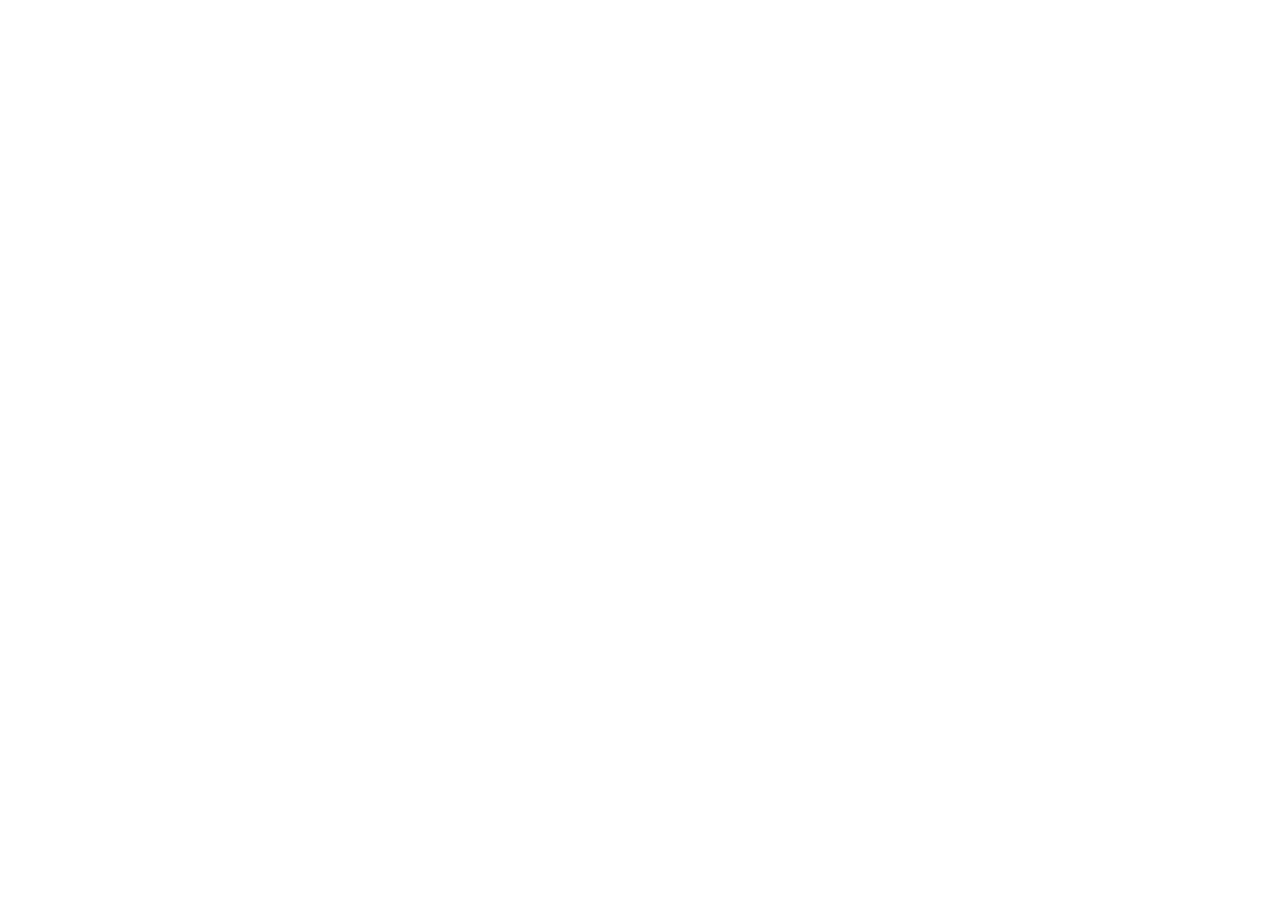
==== index.html @ 0ae76fb0 "Use tech stack vite_react_shadcn_ts [skip gpt_engineer]" ====
<!DOCTYPE html>
<html lang="en">
  <head>
    <meta charset="UTF-8" />
    <meta name="viewport" content="width=device-width, initial-scale=1.0" />
    <title>skyjourney-buddy</title>
    <meta name="description" content="Lovable Generated Project" />
    <meta name="author" content="Lovable" />

    <meta property="og:title" content="Lovable Generated Project" />
    <meta property="og:description" content="Lovable Generated Project" />
    <meta property="og:type" content="website" />
    <meta property="og:image" content="https://lovable.dev/opengraph-image-p98pqg.png" />

    <meta name="twitter:card" content="summary_large_image" />
    <meta name="twitter:site" content="@lovable_dev" />
    <meta name="twitter:image" content="https://lovable.dev/opengraph-image-p98pqg.png" />
  </head>

  <body>
    <div id="root"></div>
    <!-- IMPORTANT: DO NOT REMOVE THIS SCRIPT TAG OR THIS VERY COMMENT! -->
    <script src="https://cdn.gpteng.co/gptengineer.js" type="module"></script>
    <script type="module" src="/src/main.tsx"></script>
  </body>
</html>
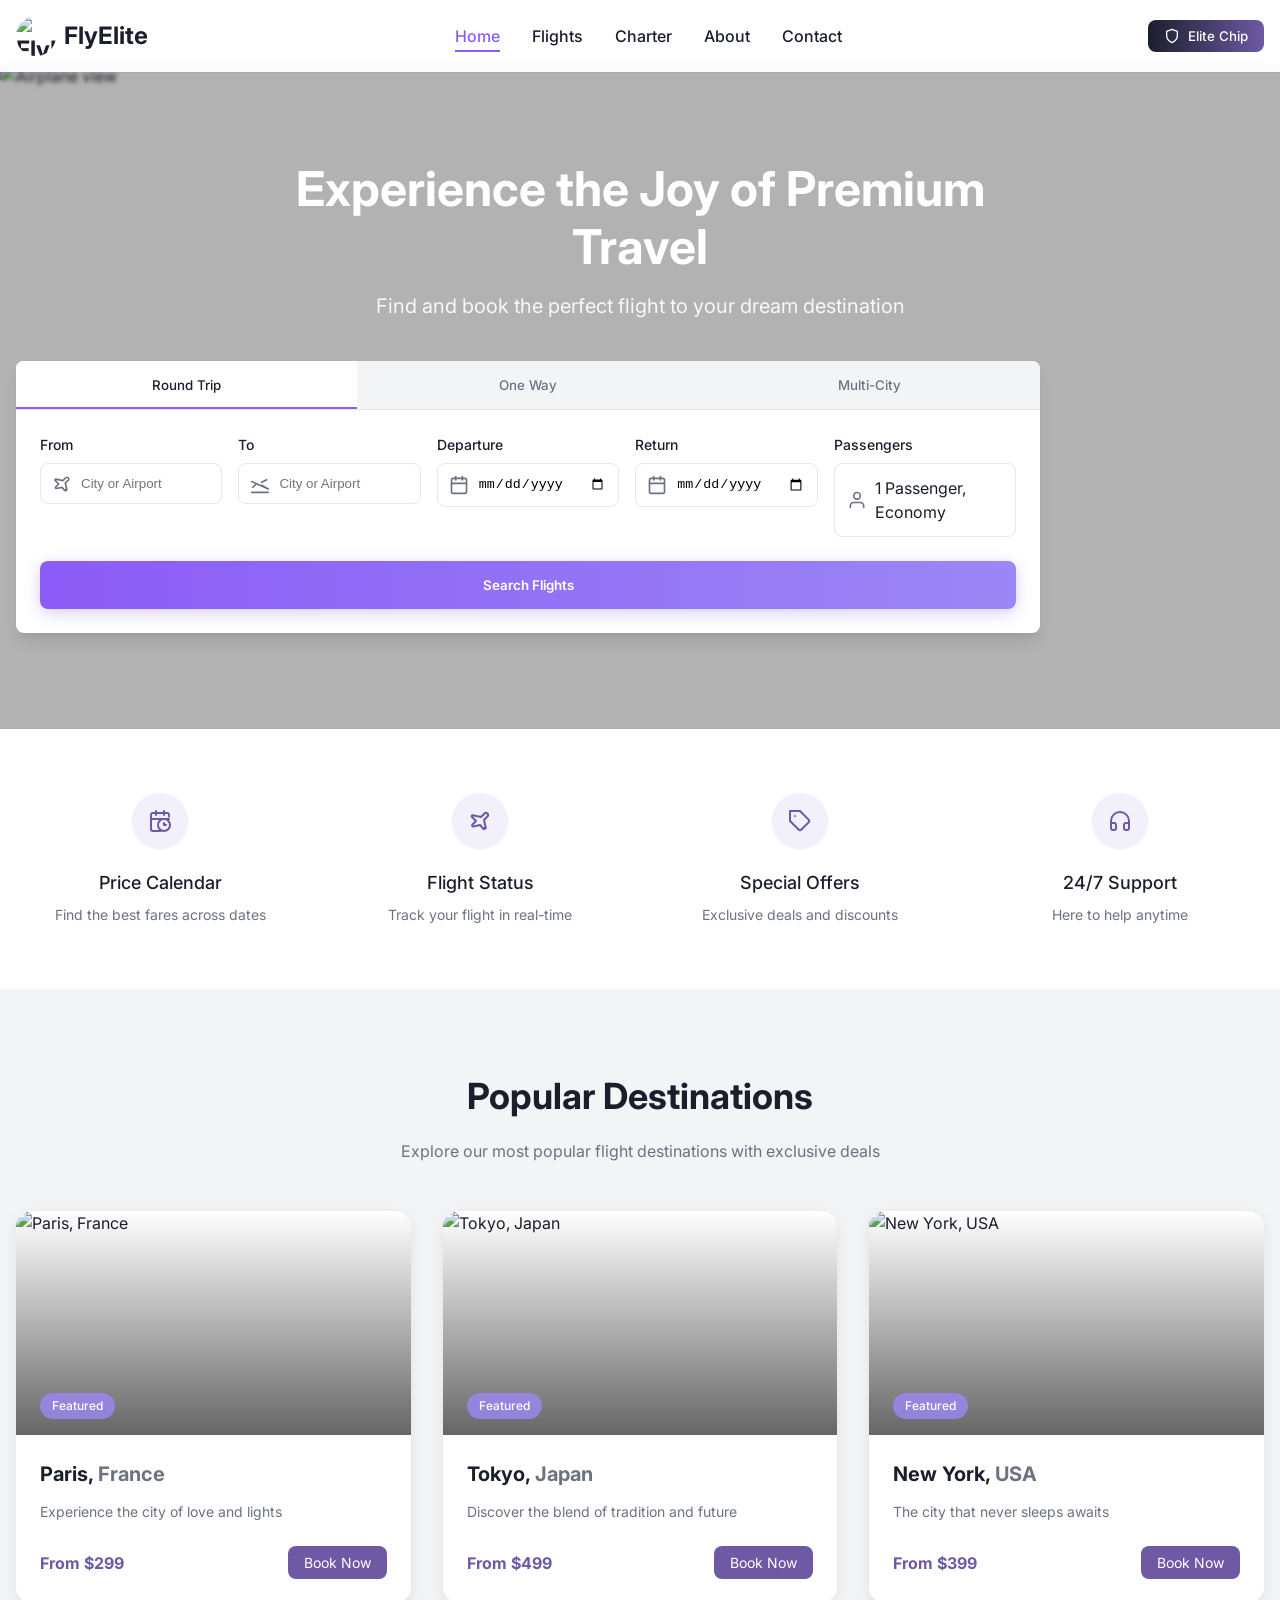
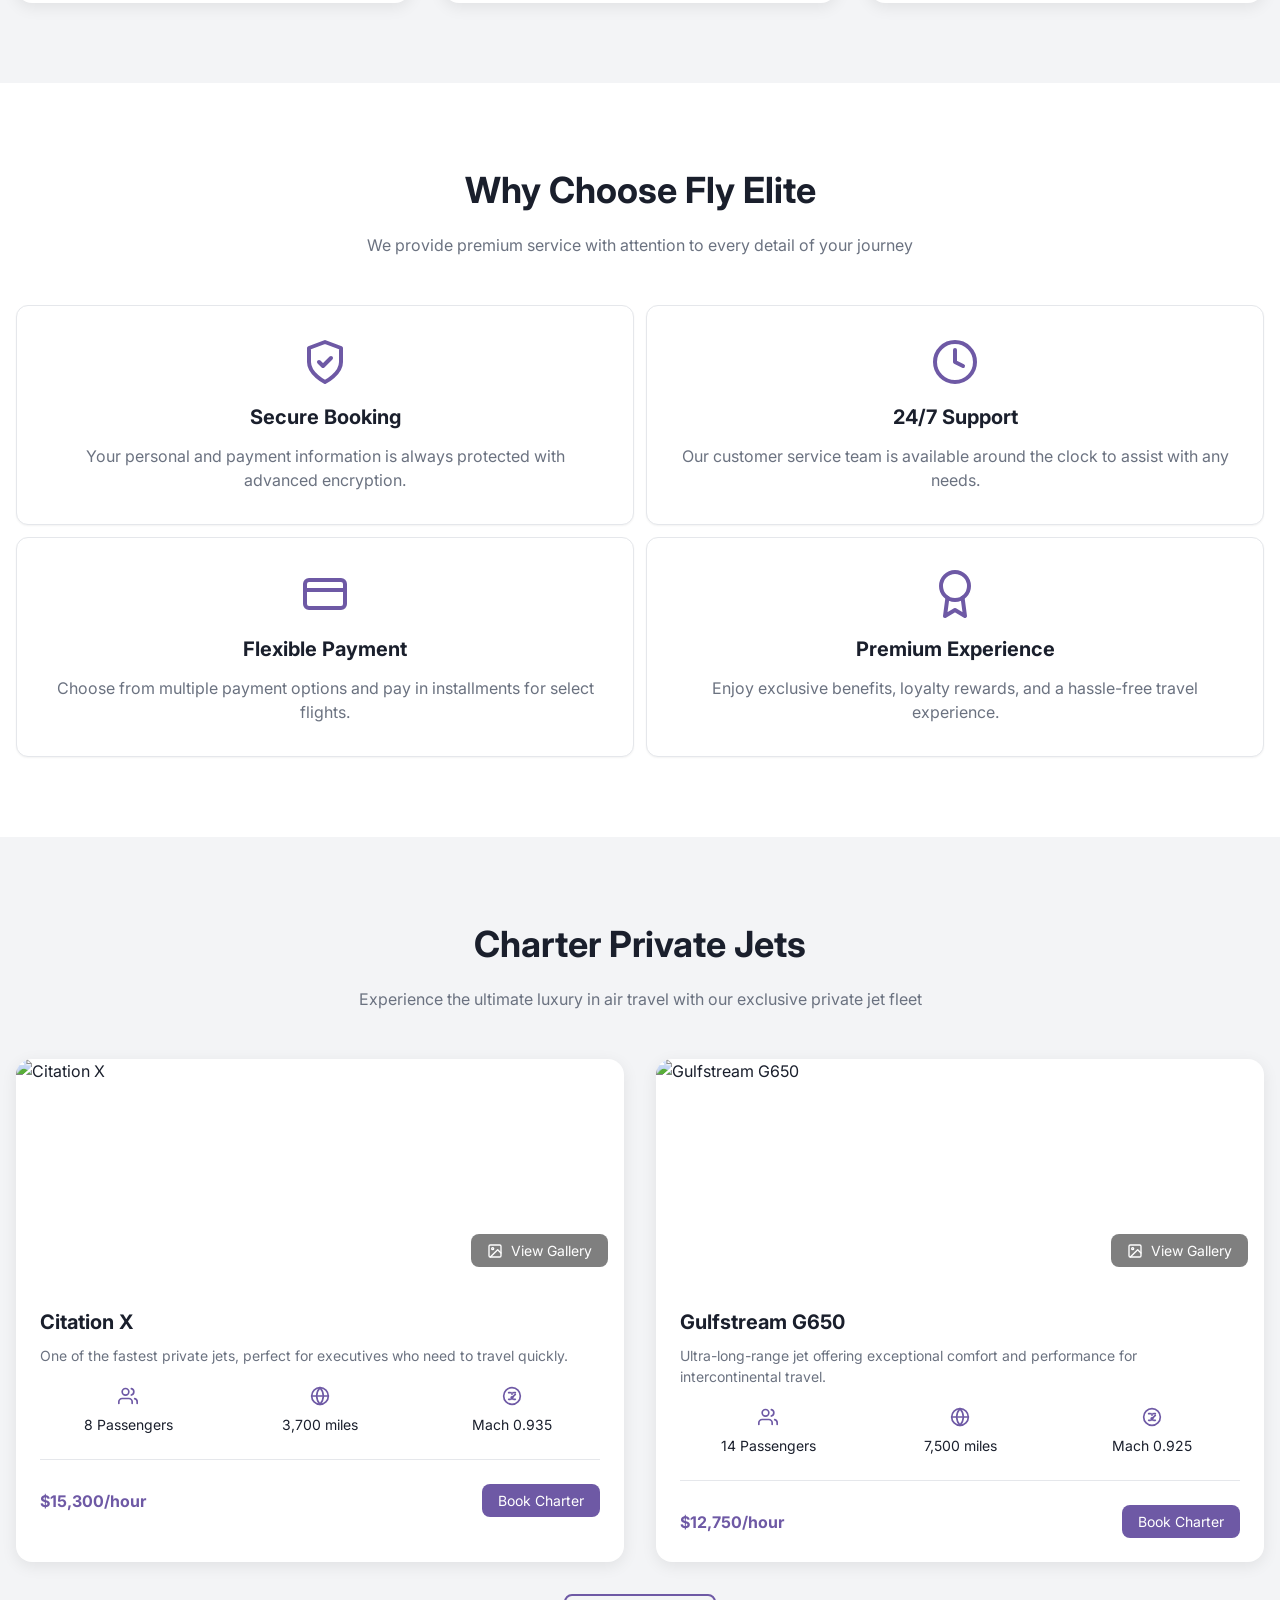
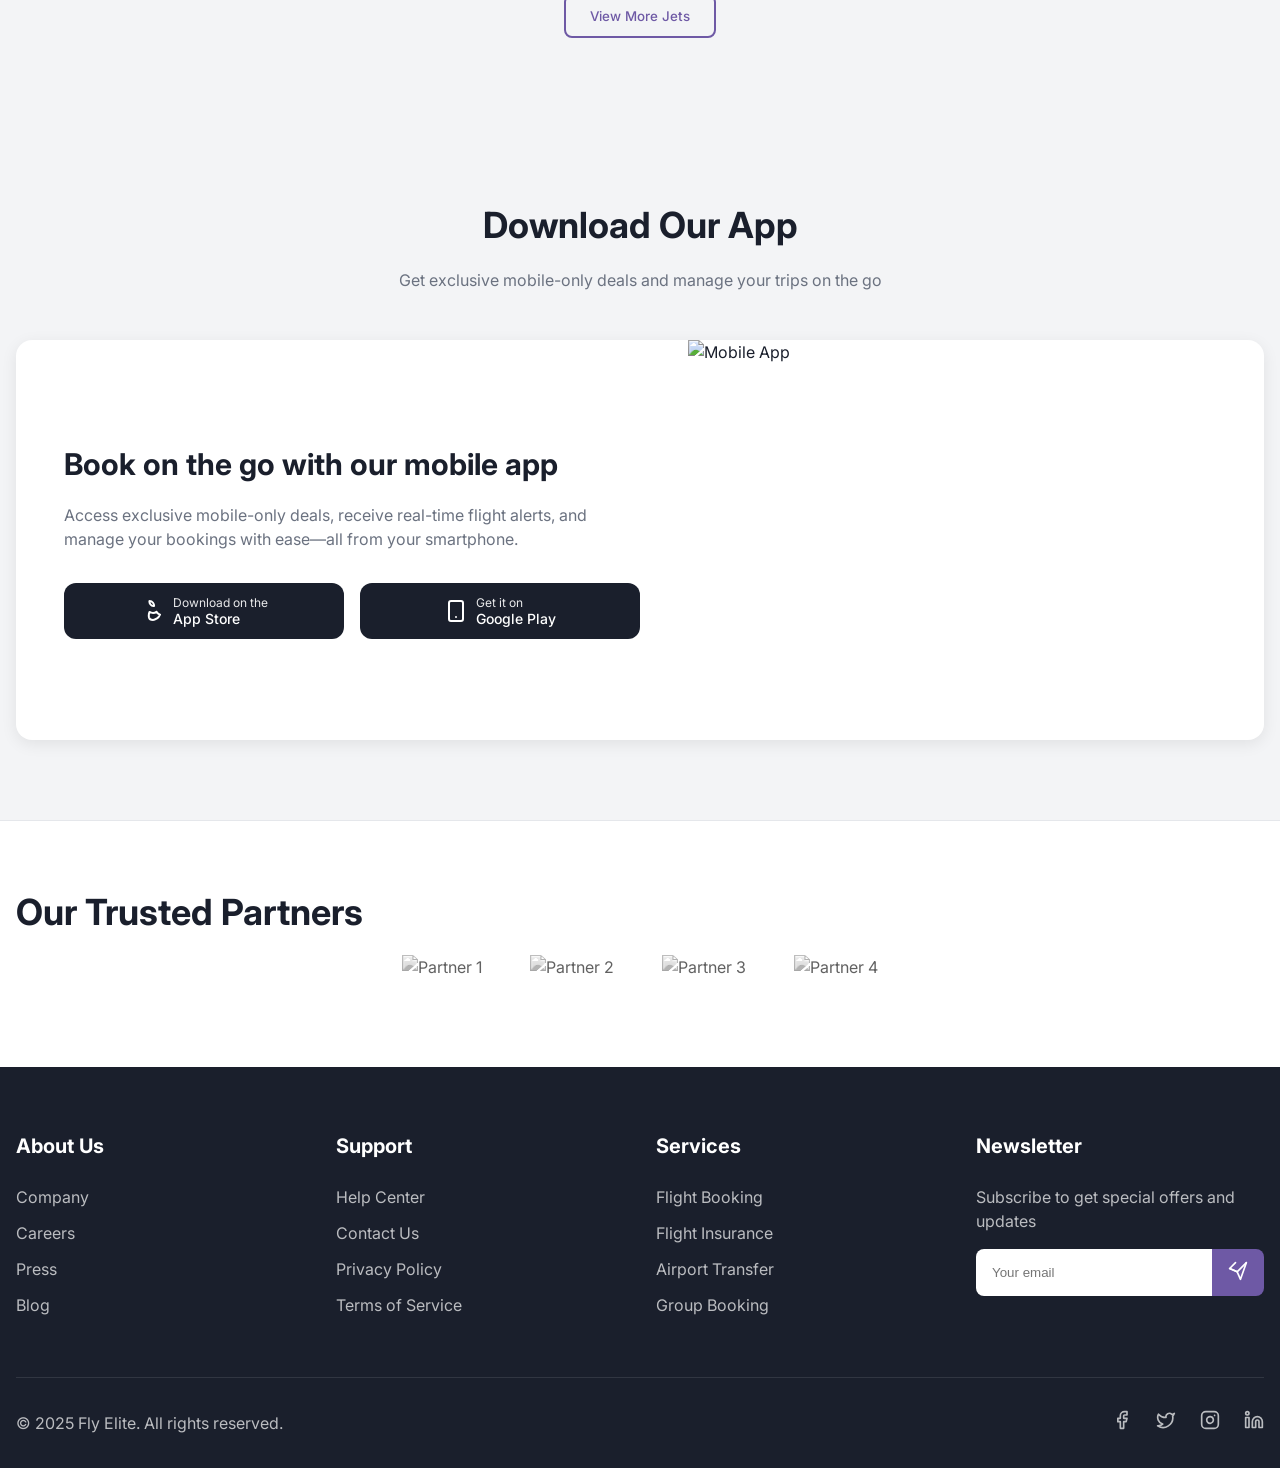
==== commit cb788dcb: "Refactor: Implement website with HTML, CSS, and JS" ====
--- a/index.html
+++ b/index.html
@@ -1,26 +1,822 @@
+
 <!DOCTYPE html>
 <html lang="en">
   <head>
     <meta charset="UTF-8" />
     <meta name="viewport" content="width=device-width, initial-scale=1.0" />
-    <title>skyjourney-buddy</title>
-    <meta name="description" content="Lovable Generated Project" />
-    <meta name="author" content="Lovable" />
-
-    <meta property="og:title" content="Lovable Generated Project" />
-    <meta property="og:description" content="Lovable Generated Project" />
-    <meta property="og:type" content="website" />
-    <meta property="og:image" content="https://lovable.dev/opengraph-image-p98pqg.png" />
-
-    <meta name="twitter:card" content="summary_large_image" />
-    <meta name="twitter:site" content="@lovable_dev" />
-    <meta name="twitter:image" content="https://lovable.dev/opengraph-image-p98pqg.png" />
+    <title>SkyJourney Buddy</title>
+    <meta name="description" content="Experience the Joy of Premium Travel" />
+
+    <!-- CSS -->
+    <link rel="stylesheet" href="styles.css">
+    <link href="https://fonts.googleapis.com/css2?family=Inter:wght@100..900&family=Pacifico&display=swap" rel="stylesheet">
+    <link rel="stylesheet" href="https://cdn.jsdelivr.net/npm/lucide-icons@latest/dist/umd/lucide.css">
   </head>
-
   <body>
-    <div id="root"></div>
+    <div id="root">
+      <!-- Header/Navigation goes here -->
+      <header class="header">
+        <div class="container">
+          <nav class="navbar">
+            <div class="logo">
+              <img src="https://public.readdy.ai/ai/img_res/7ddf678232c28e734c97b1d59b4477a9.jpg" alt="FlyElite Logo" class="logo-img">
+              <span class="logo-text">FlyElite</span>
+            </div>
+            <div class="nav-links">
+              <a href="#" class="nav-link active">Home</a>
+              <a href="#" class="nav-link">Flights</a>
+              <a href="#" class="nav-link">Charter</a>
+              <a href="#" class="nav-link">About</a>
+              <a href="#" class="nav-link">Contact</a>
+            </div>
+            <div class="auth-buttons">
+              <button class="elite-chip-btn">
+                <svg class="lucide lucide-shield"><use href="#shield"></use></svg>
+                <span>Elite Chip</span>
+                <div class="exit-btn" title="Exit Elite Membership">
+                  <svg class="lucide lucide-log-out"><use href="#log-out"></use></svg>
+                </div>
+              </button>
+            </div>
+          </nav>
+        </div>
+      </header>
+
+      <!-- Hero Section -->
+      <section class="hero">
+        <div class="hero-background">
+          <img src="https://public.readdy.ai/ai/img_res/7ddf678232c28e734c97b1d59b4477a9.jpg" alt="Airplane view" class="hero-image">
+          <div class="hero-overlay"></div>
+        </div>
+        <div class="container">
+          <div class="hero-content">
+            <h1 class="hero-title">Experience the Joy of Premium Travel</h1>
+            <p class="hero-subtitle">Find and book the perfect flight to your dream destination</p>
+          </div>
+          
+          <!-- Search Form -->
+          <div class="search-form">
+            <div class="search-tabs">
+              <button class="search-tab active">Round Trip</button>
+              <button class="search-tab">One Way</button>
+              <button class="search-tab">Multi-City</button>
+            </div>
+            <div class="search-fields">
+              <div class="search-field">
+                <label>From</label>
+                <div class="input-wrapper">
+                  <svg class="lucide lucide-plane"><use href="#plane"></use></svg>
+                  <input type="text" placeholder="City or Airport">
+                </div>
+              </div>
+              <div class="search-field">
+                <label>To</label>
+                <div class="input-wrapper">
+                  <svg class="lucide lucide-plane-landing"><use href="#plane-landing"></use></svg>
+                  <input type="text" placeholder="City or Airport">
+                </div>
+              </div>
+              <div class="search-field">
+                <label>Departure</label>
+                <div class="input-wrapper">
+                  <svg class="lucide lucide-calendar"><use href="#calendar"></use></svg>
+                  <input type="date">
+                </div>
+              </div>
+              <div class="search-field">
+                <label>Return</label>
+                <div class="input-wrapper">
+                  <svg class="lucide lucide-calendar"><use href="#calendar"></use></svg>
+                  <input type="date">
+                </div>
+              </div>
+              <div class="search-field">
+                <label>Passengers</label>
+                <div class="input-wrapper passenger-selector">
+                  <svg class="lucide lucide-user"><use href="#user"></use></svg>
+                  <span>1 Passenger, Economy</span>
+                </div>
+              </div>
+            </div>
+            <button class="search-button">Search Flights</button>
+          </div>
+        </div>
+      </section>
+
+      <!-- Features Section -->
+      <section class="features">
+        <div class="container">
+          <div class="features-grid">
+            <div class="feature">
+              <div class="feature-icon">
+                <svg class="lucide lucide-calendar-clock"><use href="#calendar-clock"></use></svg>
+              </div>
+              <h3 class="feature-title">Price Calendar</h3>
+              <p class="feature-description">Find the best fares across dates</p>
+            </div>
+            <div class="feature">
+              <div class="feature-icon">
+                <svg class="lucide lucide-plane"><use href="#plane"></use></svg>
+              </div>
+              <h3 class="feature-title">Flight Status</h3>
+              <p class="feature-description">Track your flight in real-time</p>
+            </div>
+            <div class="feature">
+              <div class="feature-icon">
+                <svg class="lucide lucide-tag"><use href="#tag"></use></svg>
+              </div>
+              <h3 class="feature-title">Special Offers</h3>
+              <p class="feature-description">Exclusive deals and discounts</p>
+            </div>
+            <div class="feature">
+              <div class="feature-icon">
+                <svg class="lucide lucide-headphones"><use href="#headphones"></use></svg>
+              </div>
+              <h3 class="feature-title">24/7 Support</h3>
+              <p class="feature-description">Here to help anytime</p>
+            </div>
+          </div>
+        </div>
+      </section>
+
+      <!-- Destinations Section -->
+      <section class="destinations">
+        <div class="container">
+          <div class="section-header">
+            <h2 class="section-title">Popular Destinations</h2>
+            <p class="section-subtitle">Explore our most popular flight destinations with exclusive deals</p>
+          </div>
+          <div class="destinations-grid">
+            <div class="destination-card">
+              <div class="destination-image">
+                <img src="https://public.readdy.ai/ai/img_res/527789f1559591b8e6660ed36d8e52e9.jpg" alt="Paris, France">
+                <div class="destination-overlay"></div>
+                <div class="destination-badge">Featured</div>
+              </div>
+              <div class="destination-content">
+                <h3 class="destination-title">Paris, <span>France</span></h3>
+                <p class="destination-description">Experience the city of love and lights</p>
+                <div class="destination-footer">
+                  <span class="destination-price">From $299</span>
+                  <button class="book-button">Book Now</button>
+                </div>
+              </div>
+            </div>
+            <div class="destination-card">
+              <div class="destination-image">
+                <img src="https://public.readdy.ai/ai/img_res/e201c56399b1bf78a46e27bfe2405578.jpg" alt="Tokyo, Japan">
+                <div class="destination-overlay"></div>
+                <div class="destination-badge">Featured</div>
+              </div>
+              <div class="destination-content">
+                <h3 class="destination-title">Tokyo, <span>Japan</span></h3>
+                <p class="destination-description">Discover the blend of tradition and future</p>
+                <div class="destination-footer">
+                  <span class="destination-price">From $499</span>
+                  <button class="book-button">Book Now</button>
+                </div>
+              </div>
+            </div>
+            <div class="destination-card">
+              <div class="destination-image">
+                <img src="https://public.readdy.ai/ai/img_res/767880d6ed5f93d651016180d26b925c.jpg" alt="New York, USA">
+                <div class="destination-overlay"></div>
+                <div class="destination-badge">Featured</div>
+              </div>
+              <div class="destination-content">
+                <h3 class="destination-title">New York, <span>USA</span></h3>
+                <p class="destination-description">The city that never sleeps awaits</p>
+                <div class="destination-footer">
+                  <span class="destination-price">From $399</span>
+                  <button class="book-button">Book Now</button>
+                </div>
+              </div>
+            </div>
+          </div>
+        </div>
+      </section>
+
+      <!-- Benefits Section -->
+      <section class="benefits">
+        <div class="container">
+          <div class="section-header">
+            <h2 class="section-title">Why Choose Fly Elite</h2>
+            <p class="section-subtitle">We provide premium service with attention to every detail of your journey</p>
+          </div>
+          <div class="benefits-grid">
+            <div class="benefit-card">
+              <div class="benefit-icon">
+                <svg class="lucide lucide-shield-check"><use href="#shield-check"></use></svg>
+              </div>
+              <h3 class="benefit-title">Secure Booking</h3>
+              <p class="benefit-description">Your personal and payment information is always protected with advanced encryption.</p>
+            </div>
+            <div class="benefit-card">
+              <div class="benefit-icon">
+                <svg class="lucide lucide-clock"><use href="#clock"></use></svg>
+              </div>
+              <h3 class="benefit-title">24/7 Support</h3>
+              <p class="benefit-description">Our customer service team is available around the clock to assist with any needs.</p>
+            </div>
+            <div class="benefit-card">
+              <div class="benefit-icon">
+                <svg class="lucide lucide-credit-card"><use href="#credit-card"></use></svg>
+              </div>
+              <h3 class="benefit-title">Flexible Payment</h3>
+              <p class="benefit-description">Choose from multiple payment options and pay in installments for select flights.</p>
+            </div>
+            <div class="benefit-card">
+              <div class="benefit-icon">
+                <svg class="lucide lucide-award"><use href="#award"></use></svg>
+              </div>
+              <h3 class="benefit-title">Premium Experience</h3>
+              <p class="benefit-description">Enjoy exclusive benefits, loyalty rewards, and a hassle-free travel experience.</p>
+            </div>
+          </div>
+        </div>
+      </section>
+
+      <!-- Private Jets Section -->
+      <section class="private-jets">
+        <div class="container">
+          <div class="section-header">
+            <h2 class="section-title">Charter Private Jets</h2>
+            <p class="section-subtitle">Experience the ultimate luxury in air travel with our exclusive private jet fleet</p>
+          </div>
+          
+          <div class="jets-grid">
+            <div class="jet-card">
+              <div class="jet-image">
+                <img src="https://public.readdy.ai/ai/img_res/ef172d45c5dfadabe598b1de58f88aff.jpg" alt="Citation X">
+                <button class="gallery-button">
+                  <svg class="lucide lucide-image"><use href="#image"></use></svg>
+                  <span>View Gallery</span>
+                </button>
+              </div>
+              <div class="jet-content">
+                <h3 class="jet-title">Citation X</h3>
+                <p class="jet-description">One of the fastest private jets, perfect for executives who need to travel quickly.</p>
+                <ul class="jet-features">
+                  <li>
+                    <svg class="lucide lucide-users"><use href="#users"></use></svg>
+                    <span>8 Passengers</span>
+                  </li>
+                  <li>
+                    <svg class="lucide lucide-globe"><use href="#globe"></use></svg>
+                    <span>3,700 miles</span>
+                  </li>
+                  <li>
+                    <svg class="lucide lucide-gauge"><use href="#gauge"></use></svg>
+                    <span>Mach 0.935</span>
+                  </li>
+                </ul>
+                <div class="jet-footer">
+                  <div class="jet-price">$15,300/hour</div>
+                  <button class="charter-button">Book Charter</button>
+                </div>
+              </div>
+            </div>
+            
+            <div class="jet-card">
+              <div class="jet-image">
+                <img src="https://public.readdy.ai/ai/img_res/89aba3c9dcdb267ed0b2b8c02e18f76e.jpg" alt="Gulfstream G650">
+                <button class="gallery-button">
+                  <svg class="lucide lucide-image"><use href="#image"></use></svg>
+                  <span>View Gallery</span>
+                </button>
+              </div>
+              <div class="jet-content">
+                <h3 class="jet-title">Gulfstream G650</h3>
+                <p class="jet-description">Ultra-long-range jet offering exceptional comfort and performance for intercontinental travel.</p>
+                <ul class="jet-features">
+                  <li>
+                    <svg class="lucide lucide-users"><use href="#users"></use></svg>
+                    <span>14 Passengers</span>
+                  </li>
+                  <li>
+                    <svg class="lucide lucide-globe"><use href="#globe"></use></svg>
+                    <span>7,500 miles</span>
+                  </li>
+                  <li>
+                    <svg class="lucide lucide-gauge"><use href="#gauge"></use></svg>
+                    <span>Mach 0.925</span>
+                  </li>
+                </ul>
+                <div class="jet-footer">
+                  <div class="jet-price">$12,750/hour</div>
+                  <button class="charter-button">Book Charter</button>
+                </div>
+              </div>
+            </div>
+          </div>
+          
+          <div class="view-more-container">
+            <button class="view-more-button">View More Jets</button>
+          </div>
+        </div>
+      </section>
+
+      <!-- App Promo Section -->
+      <section class="app-promo">
+        <div class="container">
+          <div class="section-header">
+            <h2 class="section-title">Download Our App</h2>
+            <p class="section-subtitle">Get exclusive mobile-only deals and manage your trips on the go</p>
+          </div>
+          
+          <div class="app-promo-card">
+            <div class="app-promo-content">
+              <h3 class="app-promo-title">Book on the go with our mobile app</h3>
+              <p class="app-promo-description">Access exclusive mobile-only deals, receive real-time flight alerts, and manage your bookings with ease—all from your smartphone.</p>
+              <div class="app-store-buttons">
+                <button class="app-store-button">
+                  <svg class="lucide lucide-apple"><use href="#apple"></use></svg>
+                  <div class="button-text">
+                    <span class="small-text">Download on the</span>
+                    <span class="large-text">App Store</span>
+                  </div>
+                </button>
+                <button class="app-store-button">
+                  <svg class="lucide lucide-smartphone"><use href="#smartphone"></use></svg>
+                  <div class="button-text">
+                    <span class="small-text">Get it on</span>
+                    <span class="large-text">Google Play</span>
+                  </div>
+                </button>
+              </div>
+            </div>
+            <div class="app-promo-image">
+              <img src="https://public.readdy.ai/ai/img_res/c27475acad630475743a35ff04f8918f.jpg" alt="Mobile App">
+            </div>
+          </div>
+        </div>
+      </section>
+
+      <!-- Partners Section -->
+      <section class="partners">
+        <div class="container">
+          <h2 class="section-title">Our Trusted Partners</h2>
+          <div class="partners-grid">
+            <div class="partner">
+              <img src="https://public.readdy.ai/ai/img_res/053291d09389daef261bdbc06ca33961.jpg" alt="Partner 1">
+            </div>
+            <div class="partner">
+              <img src="https://public.readdy.ai/ai/img_res/75a6256134458ed047974a284ea61a7d.jpg" alt="Partner 2">
+            </div>
+            <div class="partner">
+              <img src="https://public.readdy.ai/ai/img_res/4008b11c4dcc2594a99cba78207bde87.jpg" alt="Partner 3">
+            </div>
+            <div class="partner">
+              <img src="https://public.readdy.ai/ai/img_res/aac519e36188876136bd69fa45859f05.jpg" alt="Partner 4">
+            </div>
+          </div>
+        </div>
+      </section>
+
+      <!-- Footer -->
+      <footer class="footer">
+        <div class="container">
+          <div class="footer-grid">
+            <div class="footer-column">
+              <h3 class="footer-title">About Us</h3>
+              <ul class="footer-links">
+                <li><a href="#">Company</a></li>
+                <li><a href="#">Careers</a></li>
+                <li><a href="#">Press</a></li>
+                <li><a href="#">Blog</a></li>
+              </ul>
+            </div>
+            <div class="footer-column">
+              <h3 class="footer-title">Support</h3>
+              <ul class="footer-links">
+                <li><a href="#">Help Center</a></li>
+                <li><a href="#">Contact Us</a></li>
+                <li><a href="#">Privacy Policy</a></li>
+                <li><a href="#">Terms of Service</a></li>
+              </ul>
+            </div>
+            <div class="footer-column">
+              <h3 class="footer-title">Services</h3>
+              <ul class="footer-links">
+                <li><a href="#">Flight Booking</a></li>
+                <li><a href="#">Flight Insurance</a></li>
+                <li><a href="#">Airport Transfer</a></li>
+                <li><a href="#">Group Booking</a></li>
+              </ul>
+            </div>
+            <div class="footer-column">
+              <h3 class="footer-title">Newsletter</h3>
+              <p class="footer-text">Subscribe to get special offers and updates</p>
+              <div class="newsletter-form">
+                <input type="email" placeholder="Your email" class="newsletter-input">
+                <button class="newsletter-button">
+                  <svg class="lucide lucide-send"><use href="#send"></use></svg>
+                </button>
+              </div>
+            </div>
+          </div>
+          
+          <div class="footer-bottom">
+            <p class="copyright">&copy; 2025 Fly Elite. All rights reserved.</p>
+            <div class="social-links">
+              <a href="#" class="social-link">
+                <svg class="lucide lucide-facebook"><use href="#facebook"></use></svg>
+              </a>
+              <a href="#" class="social-link">
+                <svg class="lucide lucide-twitter"><use href="#twitter"></use></svg>
+              </a>
+              <a href="#" class="social-link">
+                <svg class="lucide lucide-instagram"><use href="#instagram"></use></svg>
+              </a>
+              <a href="#" class="social-link">
+                <svg class="lucide lucide-linkedin"><use href="#linkedin"></use></svg>
+              </a>
+            </div>
+          </div>
+        </div>
+      </footer>
+
+      <!-- Jet Image Gallery Modal -->
+      <div class="jet-gallery-modal" id="jetGalleryModal">
+        <div class="gallery-content">
+          <button class="close-button">
+            <svg class="lucide lucide-x"><use href="#x"></use></svg>
+          </button>
+          
+          <div class="gallery-main">
+            <img src="" alt="Jet Image" class="gallery-main-image">
+            
+            <button class="gallery-nav prev">
+              <svg class="lucide lucide-chevron-left"><use href="#chevron-left"></use></svg>
+            </button>
+            <button class="gallery-nav next">
+              <svg class="lucide lucide-chevron-right"><use href="#chevron-right"></use></svg>
+            </button>
+            
+            <div class="gallery-caption">
+              <h3 class="jet-name"></h3>
+              <p class="image-count"></p>
+            </div>
+          </div>
+          
+          <div class="gallery-thumbnails"></div>
+        </div>
+      </div>
+
+      <!-- Charter Booking Modal -->
+      <div class="charter-modal" id="charterModal">
+        <div class="modal-content">
+          <div class="modal-header">
+            <h2 class="modal-title">Book Your Charter Flight</h2>
+            <button class="close-button">
+              <svg class="lucide lucide-x"><use href="#x"></use></svg>
+            </button>
+          </div>
+          
+          <div class="modal-body">
+            <div class="jet-info">
+              <img src="" alt="Jet" class="jet-thumbnail">
+              <div>
+                <h3 class="jet-title"></h3>
+                <p class="jet-price"></p>
+                <p class="jet-capacity"></p>
+              </div>
+            </div>
+            
+            <form class="charter-form">
+              <div class="form-row">
+                <div class="form-group">
+                  <label>First Name</label>
+                  <input type="text" placeholder="John">
+                </div>
+                <div class="form-group">
+                  <label>Last Name</label>
+                  <input type="text" placeholder="Doe">
+                </div>
+              </div>
+              
+              <div class="form-row">
+                <div class="form-group">
+                  <label>Email</label>
+                  <input type="email" placeholder="john@example.com">
+                </div>
+                <div class="form-group">
+                  <label>Phone</label>
+                  <input type="tel" placeholder="1234567890">
+                </div>
+              </div>
+              
+              <div class="form-row">
+                <div class="form-group">
+                  <label>Departure Location</label>
+                  <input type="text" placeholder="City or Airport">
+                </div>
+                <div class="form-group">
+                  <label>Destination</label>
+                  <input type="text" placeholder="City or Airport">
+                </div>
+              </div>
+              
+              <div class="form-row">
+                <div class="form-group">
+                  <label>Departure Date</label>
+                  <input type="date">
+                </div>
+                <div class="form-group">
+                  <label>Return Date (Optional)</label>
+                  <input type="date">
+                </div>
+              </div>
+              
+              <div class="form-row">
+                <div class="form-group">
+                  <label>Number of Passengers</label>
+                  <input type="number" min="1" value="1">
+                </div>
+              </div>
+              
+              <div class="form-group">
+                <label>Special Requests</label>
+                <textarea placeholder="Any special requirements or preferences..."></textarea>
+              </div>
+              
+              <div class="form-actions">
+                <button type="button" class="cancel-button">Cancel</button>
+                <button type="submit" class="submit-button">Book Charter</button>
+              </div>
+            </form>
+          </div>
+        </div>
+      </div>
+
+      <!-- Elite Chip Modal -->
+      <div class="elite-chip-modal" id="eliteChipModal">
+        <div class="modal-content">
+          <button class="close-button">
+            <svg class="lucide lucide-x"><use href="#x"></use></svg>
+          </button>
+          
+          <div class="modal-step step-1">
+            <div class="modal-header">
+              <h2 class="modal-title">
+                <svg class="lucide lucide-crown"><use href="#crown"></use></svg>
+                <span>FlyElite's Elite Chip Program</span>
+              </h2>
+              <p class="modal-description">Join our premium loyalty program and enjoy exclusive benefits on all your flights.</p>
+            </div>
+            
+            <div class="elite-card">
+              <div class="elite-card-header">
+                <div>
+                  <h3>ELITE CHIP</h3>
+                  <p>Premium Membership</p>
+                </div>
+                <svg class="lucide lucide-badge"><use href="#badge"></use></svg>
+              </div>
+              
+              <div class="elite-card-name">
+                <p>Member Name</p>
+                <p>YOUR NAME</p>
+              </div>
+              
+              <div class="elite-card-footer">
+                <div>
+                  <p>Member Since</p>
+                  <p>APR 2025</p>
+                </div>
+                <div>
+                  <p>Card Number</p>
+                  <p>ELITE ****</p>
+                </div>
+              </div>
+            </div>
+            
+            <div class="elite-benefits">
+              <h3>Elite Chip Benefits</h3>
+              <div class="benefits-grid">
+                <div class="benefit">
+                  <svg class="lucide lucide-star"><use href="#star"></use></svg>
+                  <p>Priority check-in and boarding</p>
+                </div>
+                <div class="benefit">
+                  <svg class="lucide lucide-star"><use href="#star"></use></svg>
+                  <p>Extra baggage allowance</p>
+                </div>
+                <div class="benefit">
+                  <svg class="lucide lucide-star"><use href="#star"></use></svg>
+                  <p>Access to premium lounges</p>
+                </div>
+                <div class="benefit">
+                  <svg class="lucide lucide-star"><use href="#star"></use></svg>
+                  <p>Dedicated customer support</p>
+                </div>
+                <div class="benefit">
+                  <svg class="lucide lucide-star"><use href="#star"></use></svg>
+                  <p>Special discounts on flights</p>
+                </div>
+                <div class="benefit">
+                  <svg class="lucide lucide-star"><use href="#star"></use></svg>
+                  <p>Free seat selection</p>
+                </div>
+              </div>
+            </div>
+            
+            <div class="modal-actions">
+              <button class="secondary-button">Maybe Later</button>
+              <button class="primary-button continue-button">
+                <svg class="lucide lucide-sparkles"><use href="#sparkles"></use></svg>
+                Continue
+              </button>
+            </div>
+          </div>
+          
+          <div class="modal-step step-2" style="display: none;">
+            <div class="modal-header">
+              <h2 class="modal-title">
+                <svg class="lucide lucide-crown"><use href="#crown"></use></svg>
+                <span>Join Elite Chip</span>
+              </h2>
+              <p class="modal-description">Please fill in your details to complete your Elite Chip membership registration.</p>
+            </div>
+            
+            <form class="elite-form">
+              <div class="form-row">
+                <div class="form-group">
+                  <label>First Name</label>
+                  <input type="text" placeholder="John">
+                </div>
+                <div class="form-group">
+                  <label>Last Name</label>
+                  <input type="text" placeholder="Doe">
+                </div>
+              </div>
+              
+              <div class="form-group">
+                <label>Email</label>
+                <input type="email" placeholder="john.doe@example.com">
+              </div>
+              
+              <div class="form-group">
+                <label>Phone Number</label>
+                <input type="tel" placeholder="1234567890">
+              </div>
+              
+              <div class="modal-actions">
+                <button type="button" class="secondary-button back-button">Back</button>
+                <button type="submit" class="gold-button">
+                  <svg class="lucide lucide-sparkles"><use href="#sparkles"></use></svg>
+                  Join Elite Chip
+                </button>
+              </div>
+            </form>
+          </div>
+        </div>
+      </div>
+
+      <!-- SVG Icons -->
+      <svg xmlns="http://www.w3.org/2000/svg" style="display: none;">
+        <symbol id="shield" viewBox="0 0 24 24">
+          <path d="M12 22s8-4 8-10V5l-8-3-8 3v7c0 6 8 10 8 10z" fill="none" stroke="currentColor" stroke-linecap="round" stroke-linejoin="round" stroke-width="2"/>
+        </symbol>
+        <symbol id="log-out" viewBox="0 0 24 24">
+          <path d="M9 21H5a2 2 0 0 1-2-2V5a2 2 0 0 1 2-2h4M16 17l5-5-5-5M21 12H9" fill="none" stroke="currentColor" stroke-linecap="round" stroke-linejoin="round" stroke-width="2"/>
+        </symbol>
+        <symbol id="plane" viewBox="0 0 24 24">
+          <path d="M17.8 19.2L16 11l3.5-3.5a2.1 2.1 0 0 0 0-3 2.1 2.1 0 0 0-3 0L13 8 4.8 6.2c-.5-.1-.9.1-1.1.5-.2.5-.1 1 .3 1.3L8 12l-3.5 3.5c-.4.4-.5.9-.3 1.4.3.4.7.6 1.1.5L12 16l3.5 4a1 1 0 0 0 1.4-.3c.2-.5.1-.9-.3-1.2z" fill="none" stroke="currentColor" stroke-linecap="round" stroke-linejoin="round" stroke-width="2"/>
+        </symbol>
+        <symbol id="plane-landing" viewBox="0 0 24 24">
+          <path d="M2 22h20M3.52 15.84l2.95-2.95M2 9l20 9-8-4.5M14 10l6-3" fill="none" stroke="currentColor" stroke-linecap="round" stroke-linejoin="round" stroke-width="2"/>
+        </symbol>
+        <symbol id="calendar" viewBox="0 0 24 24">
+          <rect width="18" height="18" x="3" y="4" rx="2" ry="2" fill="none" stroke="currentColor" stroke-linecap="round" stroke-linejoin="round" stroke-width="2"/>
+          <line x1="16" x2="16" y1="2" y2="6" fill="none" stroke="currentColor" stroke-linecap="round" stroke-linejoin="round" stroke-width="2"/>
+          <line x1="8" x2="8" y1="2" y2="6" fill="none" stroke="currentColor" stroke-linecap="round" stroke-linejoin="round" stroke-width="2"/>
+          <line x1="3" x2="21" y1="10" y2="10" fill="none" stroke="currentColor" stroke-linecap="round" stroke-linejoin="round" stroke-width="2"/>
+        </symbol>
+        <symbol id="user" viewBox="0 0 24 24">
+          <path d="M20 21v-2a4 4 0 0 0-4-4H8a4 4 0 0 0-4 4v2" fill="none" stroke="currentColor" stroke-linecap="round" stroke-linejoin="round" stroke-width="2"/>
+          <circle cx="12" cy="7" r="4" fill="none" stroke="currentColor" stroke-linecap="round" stroke-linejoin="round" stroke-width="2"/>
+        </symbol>
+        <symbol id="calendar-clock" viewBox="0 0 24 24">
+          <path d="M21 7.5V6a2 2 0 0 0-2-2H5a2 2 0 0 0-2 2v14a2 2 0 0 0 2 2h7.5" fill="none" stroke="currentColor" stroke-linecap="round" stroke-linejoin="round" stroke-width="2"/>
+          <path d="M16 2v4" fill="none" stroke="currentColor" stroke-linecap="round" stroke-linejoin="round" stroke-width="2"/>
+          <path d="M8 2v4" fill="none" stroke="currentColor" stroke-linecap="round" stroke-linejoin="round" stroke-width="2"/>
+          <path d="M3 10h18" fill="none" stroke="currentColor" stroke-linecap="round" stroke-linejoin="round" stroke-width="2"/>
+          <circle cx="16" cy="16" r="6" fill="none" stroke="currentColor" stroke-linecap="round" stroke-linejoin="round" stroke-width="2"/>
+          <path d="M18 16h-2v-2" fill="none" stroke="currentColor" stroke-linecap="round" stroke-linejoin="round" stroke-width="2"/>
+        </symbol>
+        <symbol id="tag" viewBox="0 0 24 24">
+          <path d="M20.59 13.41l-7.17 7.17a2 2 0 0 1-2.83 0L2 12V2h10l8.59 8.59a2 2 0 0 1 0 2.82z" fill="none" stroke="currentColor" stroke-linecap="round" stroke-linejoin="round" stroke-width="2"/>
+          <line x1="7" y1="7" x2="7.01" y2="7" fill="none" stroke="currentColor" stroke-linecap="round" stroke-linejoin="round" stroke-width="2"/>
+        </symbol>
+        <symbol id="headphones" viewBox="0 0 24 24">
+          <path d="M3 18v-6a9 9 0 0 1 18 0v6" fill="none" stroke="currentColor" stroke-linecap="round" stroke-linejoin="round" stroke-width="2"/>
+          <path d="M21 19a2 2 0 0 1-2 2h-1a2 2 0 0 1-2-2v-3a2 2 0 0 1 2-2h3zM3 19a2 2 0 0 0 2 2h1a2 2 0 0 0 2-2v-3a2 2 0 0 0-2-2H3z" fill="none" stroke="currentColor" stroke-linecap="round" stroke-linejoin="round" stroke-width="2"/>
+        </symbol>
+        <symbol id="shield-check" viewBox="0 0 24 24">
+          <path d="M12 22s8-4 8-10V5l-8-3-8 3v7c0 6 8 10 8 10z" fill="none" stroke="currentColor" stroke-linecap="round" stroke-linejoin="round" stroke-width="2"/>
+          <path d="m9 12 2 2 4-4" fill="none" stroke="currentColor" stroke-linecap="round" stroke-linejoin="round" stroke-width="2"/>
+        </symbol>
+        <symbol id="clock" viewBox="0 0 24 24">
+          <circle cx="12" cy="12" r="10" fill="none" stroke="currentColor" stroke-linecap="round" stroke-linejoin="round" stroke-width="2"/>
+          <polyline points="12 6 12 12 16 14" fill="none" stroke="currentColor" stroke-linecap="round" stroke-linejoin="round" stroke-width="2"/>
+        </symbol>
+        <symbol id="credit-card" viewBox="0 0 24 24">
+          <rect width="20" height="14" x="2" y="5" rx="2" fill="none" stroke="currentColor" stroke-linecap="round" stroke-linejoin="round" stroke-width="2"/>
+          <line x1="2" x2="22" y1="10" y2="10" fill="none" stroke="currentColor" stroke-linecap="round" stroke-linejoin="round" stroke-width="2"/>
+        </symbol>
+        <symbol id="award" viewBox="0 0 24 24">
+          <circle cx="12" cy="8" r="7" fill="none" stroke="currentColor" stroke-linecap="round" stroke-linejoin="round" stroke-width="2"/>
+          <polyline points="8.21 13.89 7 23 12 20 17 23 15.79 13.88" fill="none" stroke="currentColor" stroke-linecap="round" stroke-linejoin="round" stroke-width="2"/>
+        </symbol>
+        <symbol id="image" viewBox="0 0 24 24">
+          <rect width="18" height="18" x="3" y="3" rx="2" ry="2" fill="none" stroke="currentColor" stroke-linecap="round" stroke-linejoin="round" stroke-width="2"/>
+          <circle cx="8.5" cy="8.5" r="1.5" fill="none" stroke="currentColor" stroke-linecap="round" stroke-linejoin="round" stroke-width="2"/>
+          <polyline points="21 15 16 10 5 21" fill="none" stroke="currentColor" stroke-linecap="round" stroke-linejoin="round" stroke-width="2"/>
+        </symbol>
+        <symbol id="users" viewBox="0 0 24 24">
+          <path d="M17 21v-2a4 4 0 0 0-4-4H5a4 4 0 0 0-4 4v2" fill="none" stroke="currentColor" stroke-linecap="round" stroke-linejoin="round" stroke-width="2"/>
+          <circle cx="9" cy="7" r="4" fill="none" stroke="currentColor" stroke-linecap="round" stroke-linejoin="round" stroke-width="2"/>
+          <path d="M23 21v-2a4 4 0 0 0-3-3.87" fill="none" stroke="currentColor" stroke-linecap="round" stroke-linejoin="round" stroke-width="2"/>
+          <path d="M16 3.13a4 4 0 0 1 0 7.75" fill="none" stroke="currentColor" stroke-linecap="round" stroke-linejoin="round" stroke-width="2"/>
+        </symbol>
+        <symbol id="globe" viewBox="0 0 24 24">
+          <circle cx="12" cy="12" r="10" fill="none" stroke="currentColor" stroke-linecap="round" stroke-linejoin="round" stroke-width="2"/>
+          <line x1="2" x2="22" y1="12" y2="12" fill="none" stroke="currentColor" stroke-linecap="round" stroke-linejoin="round" stroke-width="2"/>
+          <path d="M12 2a15.3 15.3 0 0 1 4 10 15.3 15.3 0 0 1-4 10 15.3 15.3 0 0 1-4-10 15.3 15.3 0 0 1 4-10z" fill="none" stroke="currentColor" stroke-linecap="round" stroke-linejoin="round" stroke-width="2"/>
+        </symbol>
+        <symbol id="gauge" viewBox="0 0 24 24">
+          <path d="m12 14 4-4" fill="none" stroke="currentColor" stroke-linecap="round" stroke-linejoin="round" stroke-width="2"/>
+          <circle cx="12" cy="14" r="1" fill="none" stroke="currentColor" stroke-linecap="round" stroke-linejoin="round" stroke-width="2"/>
+          <circle cx="12" cy="12" r="10" fill="none" stroke="currentColor" stroke-linecap="round" stroke-linejoin="round" stroke-width="2"/>
+          <path d="M16 8h-2" fill="none" stroke="currentColor" stroke-linecap="round" stroke-linejoin="round" stroke-width="2"/>
+          <path d="M10 8H8" fill="none" stroke="currentColor" stroke-linecap="round" stroke-linejoin="round" stroke-width="2"/>
+          <path d="M16 16h-2" fill="none" stroke="currentColor" stroke-linecap="round" stroke-linejoin="round" stroke-width="2"/>
+          <path d="M10 16H8" fill="none" stroke="currentColor" stroke-linecap="round" stroke-linejoin="round" stroke-width="2"/>
+          <path d="M12 10V8" fill="none" stroke="currentColor" stroke-linecap="round" stroke-linejoin="round" stroke-width="2"/>
+          <path d="M12 16v-2" fill="none" stroke="currentColor" stroke-linecap="round" stroke-linejoin="round" stroke-width="2"/>
+        </symbol>
+        <symbol id="apple" viewBox="0 0 24 24">
+          <path d="M12 20.94c1.5 0 2.75-.75 4-1.5 1.25-.76 2.25-2 3-3.75-1.5-.5-2.75-1.5-3.5-3-2.25 1.75-4.75 1.5-7 .25-.75 1.75-1 3.25-.5 5.5.5 2 1.75 2.5 4 2.5zM8.5 2c-.25 1.25.25 2.5 1 3.5.75 1 2 1.75 3.5 1.5.25-1-.25-2.25-1-3.25-.75-1-2-1.75-3.5-1.75z" fill="none" stroke="currentColor" stroke-linecap="round" stroke-linejoin="round" stroke-width="2"/>
+        </symbol>
+        <symbol id="smartphone" viewBox="0 0 24 24">
+          <rect width="14" height="20" x="5" y="2" rx="2" ry="2" fill="none" stroke="currentColor" stroke-linecap="round" stroke-linejoin="round" stroke-width="2"/>
+          <line x1="12" x2="12.01" y1="18" y2="18" fill="none" stroke="currentColor" stroke-linecap="round" stroke-linejoin="round" stroke-width="2"/>
+        </symbol>
+        <symbol id="send" viewBox="0 0 24 24">
+          <polyline points="22 2 11 13 2 9 9 2" fill="none" stroke="currentColor" stroke-linecap="round" stroke-linejoin="round" stroke-width="2"/>
+          <polyline points="22 2 15 22 11 13 2 9" fill="none" stroke="currentColor" stroke-linecap="round" stroke-linejoin="round" stroke-width="2"/>
+        </symbol>
+        <symbol id="facebook" viewBox="0 0 24 24">
+          <path d="M18 2h-3a5 5 0 0 0-5 5v3H7v4h3v8h4v-8h3l1-4h-4V7a1 1 0 0 1 1-1h3z" fill="none" stroke="currentColor" stroke-linecap="round" stroke-linejoin="round" stroke-width="2"/>
+        </symbol>
+        <symbol id="twitter" viewBox="0 0 24 24">
+          <path d="M22 4s-.7 2.1-2 3.4c1.6 10-9.4 17.3-18 11.6 2.2.1 4.4-.6 6-2C3 15.5.5 9.6 3 5c2.2 2.6 5.6 4.1 9 4-.9-4.2 4-6.6 7-3.8 1.1 0 3-1.2 3-1.2z" fill="none" stroke="currentColor" stroke-linecap="round" stroke-linejoin="round" stroke-width="2"/>
+        </symbol>
+        <symbol id="instagram" viewBox="0 0 24 24">
+          <rect width="20" height="20" x="2" y="2" rx="5" ry="5" fill="none" stroke="currentColor" stroke-linecap="round" stroke-linejoin="round" stroke-width="2"/>
+          <path d="M16 11.37A4 4 0 1 1 12.63 8 4 4 0 0 1 16 11.37z" fill="none" stroke="currentColor" stroke-linecap="round" stroke-linejoin="round" stroke-width="2"/>
+          <line x1="17.5" x2="17.51" y1="6.5" y2="6.5" fill="none" stroke="currentColor" stroke-linecap="round" stroke-linejoin="round" stroke-width="2"/>
+        </symbol>
+        <symbol id="linkedin" viewBox="0 0 24 24">
+          <path d="M16 8a6 6 0 0 1 6 6v7h-4v-7a2 2 0 0 0-2-2 2 2 0 0 0-2 2v7h-4v-7a6 6 0 0 1 6-6z" fill="none" stroke="currentColor" stroke-linecap="round" stroke-linejoin="round" stroke-width="2"/>
+          <rect width="4" height="12" x="2" y="9" fill="none" stroke="currentColor" stroke-linecap="round" stroke-linejoin="round" stroke-width="2"/>
+          <circle cx="4" cy="4" r="2" fill="none" stroke="currentColor" stroke-linecap="round" stroke-linejoin="round" stroke-width="2"/>
+        </symbol>
+        <symbol id="x" viewBox="0 0 24 24">
+          <line x1="18" x2="6" y1="6" y2="18" fill="none" stroke="currentColor" stroke-linecap="round" stroke-linejoin="round" stroke-width="2"/>
+          <line x1="6" x2="18" y1="6" y2="18" fill="none" stroke="currentColor" stroke-linecap="round" stroke-linejoin="round" stroke-width="2"/>
+        </symbol>
+        <symbol id="chevron-left" viewBox="0 0 24 24">
+          <polyline points="15 18 9 12 15 6" fill="none" stroke="currentColor" stroke-linecap="round" stroke-linejoin="round" stroke-width="2"/>
+        </symbol>
+        <symbol id="chevron-right" viewBox="0 0 24 24">
+          <polyline points="9 18 15 12 9 6" fill="none" stroke="currentColor" stroke-linecap="round" stroke-linejoin="round" stroke-width="2"/>
+        </symbol>
+        <symbol id="crown" viewBox="0 0 24 24">
+          <path d="m2 4 3 12h14l3-12-6 7-4-7-4 7-6-7z" fill="none" stroke="currentColor" stroke-linecap="round" stroke-linejoin="round" stroke-width="2"/>
+          <path d="M3 4v16h18V4" fill="none" stroke="currentColor" stroke-linecap="round" stroke-linejoin="round" stroke-width="2"/>
+        </symbol>
+        <symbol id="badge" viewBox="0 0 24 24">
+          <path d="M3.85 8.62a4 4 0 0 1 4.78-4.77 4 4 0 0 1 6.74 0 4 4 0 0 1 4.78 4.78 4 4 0 0 1 0 6.74 4 4 0 0 1-4.77 4.78 4 4 0 0 1-6.75 0 4 4 0 0 1-4.78-4.77 4 4 0 0 1 0-6.76Z" fill="none" stroke="currentColor" stroke-linecap="round" stroke-linejoin="round" stroke-width="2"/>
+        </symbol>
+        <symbol id="star" viewBox="0 0 24 24">
+          <polygon points="12 2 15.09 8.26 22 9.27 17 14.14 18.18 21.02 12 17.77 5.82 21.02 7 14.14 2 9.27 8.91 8.26 12 2" fill="none" stroke="currentColor" stroke-linecap="round" stroke-linejoin="round" stroke-width="2"/>
+        </symbol>
+        <symbol id="sparkles" viewBox="0 0 24 24">
+          <path d="M12 3v18" fill="none" stroke="currentColor" stroke-linecap="round" stroke-linejoin="round" stroke-width="2"/>
+          <path d="m9 5 3-2 3 2" fill="none" stroke="currentColor" stroke-linecap="round" stroke-linejoin="round" stroke-width="2"/>
+          <path d="m9 19-3 2-3-2" fill="none" stroke="currentColor" stroke-linecap="round" stroke-linejoin="round" stroke-width="2"/>
+          <path d="M22 5V3c-3 0-7 1-10 3" fill="none" stroke="currentColor" stroke-linecap="round" stroke-linejoin="round" stroke-width="2"/>
+          <path d="M22 21v-2c-3 0-7-1-10-3" fill="none" stroke="currentColor" stroke-linecap="round" stroke-linejoin="round" stroke-width="2"/>
+        </symbol>
+      </svg>
+    </div>
+
+    <!-- JavaScript -->
+    <script src="https://cdn.jsdelivr.net/npm/lucide@latest/dist/umd/lucide.min.js"></script>
+    <script src="script.js"></script>
     <!-- IMPORTANT: DO NOT REMOVE THIS SCRIPT TAG OR THIS VERY COMMENT! -->
     <script src="https://cdn.gpteng.co/gptengineer.js" type="module"></script>
-    <script type="module" src="/src/main.tsx"></script>
   </body>
 </html>
--- a/styles.css
+++ b/styles.css
@@ -0,0 +1,1528 @@
+
+/* Base styles */
+:root {
+  --primary-50: #f1f0fb;
+  --primary-100: #e5deff;
+  --primary-200: #d6bcfa;
+  --primary-300: #9b87f5;
+  --primary-400: #8B5CF6;
+  --primary-500: #7E69AB;
+  --primary-600: #6E59A5;
+  --primary-700: #1A1F2C;
+  --accent-gold: #FFD700;
+  --accent-gold-dark: #B8860B;
+  --background: #ffffff;
+  --foreground: #1A1F2C;
+  --card: #ffffff;
+  --card-foreground: #1A1F2C;
+  --border: #e5e7eb;
+  --muted: #f3f4f6;
+  --muted-foreground: #6b7280;
+  --destructive: #ef4444;
+  --destructive-foreground: #ffffff;
+  --radius: 0.5rem;
+  --font-sans: 'Inter', -apple-system, BlinkMacSystemFont, 'Segoe UI', Roboto, 'Helvetica Neue', Arial, sans-serif;
+  --font-display: 'Pacifico', cursive;
+  --shadow-sm: 0 1px 2px 0 rgba(0, 0, 0, 0.05);
+  --shadow: 0 1px 3px 0 rgba(0, 0, 0, 0.1), 0 1px 2px 0 rgba(0, 0, 0, 0.06);
+  --shadow-md: 0 4px 6px -1px rgba(0, 0, 0, 0.1), 0 2px 4px -1px rgba(0, 0, 0, 0.06);
+  --shadow-lg: 0 10px 15px -3px rgba(0, 0, 0, 0.1), 0 4px 6px -2px rgba(0, 0, 0, 0.05);
+  --shadow-xl: 0 20px 25px -5px rgba(0, 0, 0, 0.1), 0 10px 10px -5px rgba(0, 0, 0, 0.04);
+  --shadow-apple: 0 4px 16px rgba(0, 0, 0, 0.08);
+  --shadow-apple-hover: 0 8px 20px rgba(0, 0, 0, 0.12);
+}
+
+* {
+  margin: 0;
+  padding: 0;
+  box-sizing: border-box;
+}
+
+html {
+  font-size: 16px;
+  scroll-behavior: smooth;
+}
+
+body {
+  font-family: var(--font-sans);
+  color: var(--foreground);
+  line-height: 1.5;
+  background-color: var(--background);
+}
+
+a {
+  color: inherit;
+  text-decoration: none;
+}
+
+button {
+  cursor: pointer;
+  font-family: inherit;
+}
+
+img {
+  max-width: 100%;
+  display: block;
+}
+
+.container {
+  width: 100%;
+  max-width: 1280px;
+  margin: 0 auto;
+  padding: 0 1rem;
+}
+
+/* Animations */
+@keyframes fadeIn {
+  from {
+    opacity: 0;
+    transform: translateY(10px);
+  }
+  to {
+    opacity: 1;
+    transform: translateY(0);
+  }
+}
+
+@keyframes scaleIn {
+  from {
+    transform: scale(0.95);
+    opacity: 0;
+  }
+  to {
+    transform: scale(1);
+    opacity: 1;
+  }
+}
+
+.animate-fade-in {
+  animation: fadeIn 0.5s ease-out forwards;
+}
+
+.animate-scale-in {
+  animation: scaleIn 0.3s ease-out forwards;
+}
+
+/* Header & Navigation */
+.header {
+  position: fixed;
+  top: 0;
+  left: 0;
+  width: 100%;
+  z-index: 100;
+  background-color: rgba(255, 255, 255, 0.95);
+  box-shadow: var(--shadow-sm);
+  backdrop-filter: blur(8px);
+}
+
+.navbar {
+  display: flex;
+  justify-content: space-between;
+  align-items: center;
+  padding: 1rem 0;
+}
+
+.logo {
+  display: flex;
+  align-items: center;
+  font-weight: bold;
+  font-size: 1.5rem;
+}
+
+.logo-img {
+  width: 40px;
+  height: 40px;
+  border-radius: 50%;
+  margin-right: 0.5rem;
+  object-fit: cover;
+}
+
+.nav-links {
+  display: flex;
+  gap: 2rem;
+}
+
+.nav-link {
+  position: relative;
+  color: var(--foreground);
+  font-weight: 500;
+  transition: color 0.3s;
+}
+
+.nav-link::after {
+  content: '';
+  position: absolute;
+  bottom: -4px;
+  left: 0;
+  width: 100%;
+  height: 2px;
+  background-color: var(--primary-400);
+  transform: scaleX(0);
+  transform-origin: right;
+  transition: transform 0.3s ease;
+}
+
+.nav-link:hover, .nav-link.active {
+  color: var(--primary-400);
+}
+
+.nav-link:hover::after, .nav-link.active::after {
+  transform: scaleX(1);
+  transform-origin: left;
+}
+
+.auth-buttons {
+  display: flex;
+  gap: 1rem;
+}
+
+.elite-chip-btn {
+  display: flex;
+  align-items: center;
+  gap: 0.5rem;
+  padding: 0.5rem 1rem;
+  border: none;
+  border-radius: var(--radius);
+  background: linear-gradient(to right, var(--primary-700), var(--primary-600));
+  color: white;
+  font-weight: 500;
+  transition: all 0.3s ease;
+}
+
+.elite-chip-btn:hover {
+  background: linear-gradient(to right, var(--primary-400), var(--primary-200));
+}
+
+.elite-chip-btn svg {
+  width: 1rem;
+  height: 1rem;
+}
+
+.exit-btn {
+  display: inline-flex;
+  margin-left: 0.25rem;
+  cursor: pointer;
+}
+
+/* Hero Section */
+.hero {
+  position: relative;
+  min-height: 600px;
+  display: flex;
+  align-items: center;
+  justify-content: center;
+  padding: 6rem 0;
+  margin-top: 4rem;
+}
+
+.hero-background {
+  position: absolute;
+  inset: 0;
+  z-index: 0;
+}
+
+.hero-image {
+  width: 100%;
+  height: 100%;
+  object-fit: cover;
+}
+
+.hero-overlay {
+  position: absolute;
+  inset: 0;
+  background-color: rgba(0, 0, 0, 0.3);
+  backdrop-filter: blur(2px);
+}
+
+.hero-content {
+  position: relative;
+  z-index: 1;
+  text-align: center;
+  color: white;
+  max-width: 48rem;
+  margin: 0 auto 2.5rem;
+  animation: fadeIn 0.8s ease-out;
+}
+
+.hero-title {
+  font-size: 2.5rem;
+  font-weight: 700;
+  line-height: 1.2;
+  margin-bottom: 1rem;
+}
+
+.hero-subtitle {
+  font-size: 1.125rem;
+  opacity: 0.9;
+}
+
+@media (min-width: 768px) {
+  .hero-title {
+    font-size: 3rem;
+  }
+  
+  .hero-subtitle {
+    font-size: 1.25rem;
+  }
+}
+
+/* Search Form */
+.search-form {
+  position: relative;
+  z-index: 1;
+  background-color: white;
+  border-radius: var(--radius);
+  box-shadow: var(--shadow-lg);
+  width: 100%;
+  max-width: 64rem;
+  overflow: hidden;
+  animation: scaleIn 0.5s ease-out;
+}
+
+.search-tabs {
+  display: flex;
+  background-color: var(--muted);
+  border-bottom: 1px solid var(--border);
+}
+
+.search-tab {
+  flex: 1;
+  padding: 1rem;
+  text-align: center;
+  background: none;
+  border: none;
+  font-weight: 500;
+  color: var(--muted-foreground);
+  transition: all 0.3s;
+}
+
+.search-tab.active {
+  background-color: white;
+  color: var(--foreground);
+  box-shadow: inset 0 -2px 0 var(--primary-400);
+}
+
+.search-fields {
+  display: grid;
+  grid-template-columns: repeat(1, 1fr);
+  gap: 1rem;
+  padding: 1.5rem;
+}
+
+@media (min-width: 640px) {
+  .search-fields {
+    grid-template-columns: repeat(2, 1fr);
+  }
+}
+
+@media (min-width: 1024px) {
+  .search-fields {
+    grid-template-columns: repeat(5, 1fr);
+  }
+}
+
+.search-field {
+  display: flex;
+  flex-direction: column;
+}
+
+.search-field label {
+  font-size: 0.875rem;
+  font-weight: 500;
+  margin-bottom: 0.5rem;
+  color: var(--foreground);
+}
+
+.input-wrapper {
+  position: relative;
+  display: flex;
+  align-items: center;
+}
+
+.input-wrapper svg {
+  position: absolute;
+  left: 0.75rem;
+  color: var(--muted-foreground);
+  width: 1.25rem;
+  height: 1.25rem;
+}
+
+.input-wrapper input, .passenger-selector {
+  width: 100%;
+  padding: 0.75rem 0.75rem 0.75rem 2.5rem;
+  border: 1px solid var(--border);
+  border-radius: var(--radius);
+  outline: none;
+  transition: border-color 0.3s, box-shadow 0.3s;
+}
+
+.input-wrapper input:focus {
+  border-color: var(--primary-400);
+  box-shadow: 0 0 0 2px rgba(155, 135, 245, 0.2);
+}
+
+.passenger-selector {
+  cursor: pointer;
+  user-select: none;
+  display: flex;
+  align-items: center;
+}
+
+.search-button {
+  display: block;
+  width: calc(100% - 3rem);
+  margin: 0 1.5rem 1.5rem;
+  padding: 1rem;
+  background: linear-gradient(90deg, var(--primary-400), var(--primary-300));
+  color: white;
+  border: none;
+  border-radius: var(--radius);
+  font-weight: 600;
+  transition: all 0.3s;
+  box-shadow: 0 4px 15px rgba(155, 135, 245, 0.4);
+}
+
+.search-button:hover {
+  box-shadow: 0 6px 20px rgba(155, 135, 245, 0.6);
+  transform: translateY(-2px);
+}
+
+/* Features Section */
+.features {
+  padding: 4rem 0;
+  background-color: white;
+}
+
+.features-grid {
+  display: grid;
+  grid-template-columns: repeat(2, 1fr);
+  gap: 2rem;
+}
+
+@media (min-width: 768px) {
+  .features-grid {
+    grid-template-columns: repeat(4, 1fr);
+  }
+}
+
+.feature {
+  display: flex;
+  flex-direction: column;
+  align-items: center;
+  text-align: center;
+  animation: fadeIn 0.5s ease-out;
+}
+
+.feature-icon {
+  width: 3.5rem;
+  height: 3.5rem;
+  display: flex;
+  align-items: center;
+  justify-content: center;
+  background-color: var(--primary-50);
+  border-radius: 9999px;
+  margin-bottom: 1.25rem;
+  transition: transform 0.3s;
+  box-shadow: var(--shadow-sm);
+}
+
+.feature:hover .feature-icon {
+  transform: scale(1.1);
+  box-shadow: var(--shadow);
+}
+
+.feature-icon svg {
+  color: var(--primary-600);
+  width: 1.5rem;
+  height: 1.5rem;
+}
+
+.feature-title {
+  font-size: 1.125rem;
+  font-weight: 500;
+  margin-bottom: 0.5rem;
+}
+
+.feature-description {
+  color: var(--muted-foreground);
+  font-size: 0.875rem;
+}
+
+/* Section Headers */
+.section-header {
+  text-align: center;
+  margin-bottom: 3rem;
+  animation: fadeIn 0.5s ease-out;
+}
+
+.section-title {
+  font-size: 1.875rem;
+  font-weight: 700;
+  margin-bottom: 1rem;
+}
+
+.section-subtitle {
+  color: var(--muted-foreground);
+  max-width: 36rem;
+  margin: 0 auto;
+}
+
+@media (min-width: 768px) {
+  .section-title {
+    font-size: 2.25rem;
+  }
+}
+
+/* Destinations Section */
+.destinations {
+  padding: 5rem 0;
+  background-color: var(--muted);
+}
+
+.destinations-grid {
+  display: grid;
+  grid-template-columns: repeat(1, 1fr);
+  gap: 2rem;
+}
+
+@media (min-width: 768px) {
+  .destinations-grid {
+    grid-template-columns: repeat(3, 1fr);
+  }
+}
+
+.destination-card {
+  background-color: white;
+  border-radius: 1rem;
+  overflow: hidden;
+  box-shadow: var(--shadow-apple);
+  transition: all 0.5s;
+  animation: fadeIn 0.5s ease-out;
+}
+
+.destination-card:hover {
+  transform: translateY(-0.25rem);
+  box-shadow: var(--shadow-apple-hover);
+}
+
+.destination-image {
+  position: relative;
+  height: 14rem;
+  overflow: hidden;
+}
+
+.destination-image img {
+  width: 100%;
+  height: 100%;
+  object-fit: cover;
+  transition: transform 0.7s;
+}
+
+.destination-card:hover .destination-image img {
+  transform: scale(1.1);
+}
+
+.destination-overlay {
+  position: absolute;
+  inset: 0;
+  background: linear-gradient(to top, rgba(0, 0, 0, 0.6), transparent);
+}
+
+.destination-badge {
+  position: absolute;
+  bottom: 1rem;
+  left: 1.5rem;
+  background-color: rgba(155, 135, 245, 0.8);
+  color: white;
+  font-size: 0.75rem;
+  font-weight: 500;
+  padding: 0.25rem 0.75rem;
+  border-radius: 9999px;
+  backdrop-filter: blur(4px);
+}
+
+.destination-content {
+  padding: 1.5rem;
+}
+
+.destination-title {
+  font-size: 1.25rem;
+  font-weight: 700;
+  margin-bottom: 0.75rem;
+}
+
+.destination-title span {
+  color: var(--muted-foreground);
+}
+
+.destination-description {
+  color: var(--muted-foreground);
+  font-size: 0.875rem;
+  margin-bottom: 1.5rem;
+}
+
+.destination-footer {
+  display: flex;
+  justify-content: space-between;
+  align-items: center;
+}
+
+.destination-price {
+  color: var(--primary-600);
+  font-weight: 700;
+}
+
+.book-button {
+  padding: 0.5rem 1rem;
+  background-color: var(--primary-600);
+  color: white;
+  border: none;
+  border-radius: 0.5rem;
+  font-size: 0.875rem;
+  transition: all 0.3s;
+}
+
+.book-button:hover {
+  background-color: var(--primary-700);
+}
+
+/* Benefits Section */
+.benefits {
+  padding: 5rem 0;
+  background-color: white;
+}
+
+.benefits-grid {
+  display: grid;
+  grid-template-columns: repeat(1, 1fr);
+  gap: 2rem;
+}
+
+@media (min-width: 768px) {
+  .benefits-grid {
+    grid-template-columns: repeat(2, 1fr);
+  }
+}
+
+@media (min-width: 1024px) {
+  .benefits-grid {
+    grid-template-columns: repeat(4, 1fr);
+  }
+}
+
+.benefit-card {
+  background-color: white;
+  padding: 2rem;
+  border-radius: 0.75rem;
+  box-shadow: var(--shadow-sm);
+  border: 1px solid var(--border);
+  text-align: center;
+  transition: box-shadow 0.3s;
+}
+
+.benefit-card:hover {
+  box-shadow: var(--shadow-md);
+}
+
+.benefit-icon {
+  display: flex;
+  justify-content: center;
+  margin-bottom: 1rem;
+}
+
+.benefit-icon svg {
+  width: 3rem;
+  height: 3rem;
+  color: var(--primary-600);
+}
+
+.benefit-title {
+  font-size: 1.25rem;
+  font-weight: 700;
+  margin-bottom: 0.75rem;
+}
+
+.benefit-description {
+  color: var(--muted-foreground);
+}
+
+/* Private Jets Section */
+.private-jets {
+  padding: 5rem 0;
+  background-color: var(--muted);
+}
+
+.jets-grid {
+  display: grid;
+  grid-template-columns: repeat(1, 1fr);
+  gap: 2rem;
+  margin-bottom: 2rem;
+}
+
+@media (min-width: 768px) {
+  .jets-grid {
+    grid-template-columns: repeat(2, 1fr);
+  }
+}
+
+.jet-card {
+  background-color: white;
+  border-radius: 1rem;
+  overflow: hidden;
+  box-shadow: var(--shadow-apple);
+  transition: all 0.3s;
+}
+
+.jet-card:hover {
+  transform: translateY(-0.25rem);
+  box-shadow: var(--shadow-apple-hover);
+}
+
+.jet-image {
+  position: relative;
+  height: 14rem;
+}
+
+.jet-image img {
+  width: 100%;
+  height: 100%;
+  object-fit: cover;
+}
+
+.gallery-button {
+  position: absolute;
+  bottom: 1rem;
+  right: 1rem;
+  background-color: rgba(0, 0, 0, 0.5);
+  color: white;
+  border: none;
+  border-radius: 0.5rem;
+  padding: 0.5rem 1rem;
+  display: flex;
+  align-items: center;
+  gap: 0.5rem;
+  font-size: 0.875rem;
+  transition: background-color 0.3s;
+  backdrop-filter: blur(4px);
+}
+
+.gallery-button:hover {
+  background-color: rgba(0, 0, 0, 0.7);
+}
+
+.gallery-button svg {
+  width: 1rem;
+  height: 1rem;
+}
+
+.jet-content {
+  padding: 1.5rem;
+}
+
+.jet-title {
+  font-size: 1.25rem;
+  font-weight: 700;
+  margin-bottom: 0.5rem;
+}
+
+.jet-description {
+  color: var(--muted-foreground);
+  font-size: 0.875rem;
+  margin-bottom: 1.25rem;
+}
+
+.jet-features {
+  list-style: none;
+  display: grid;
+  grid-template-columns: repeat(3, 1fr);
+  gap: 1rem;
+  margin-bottom: 1.5rem;
+  padding-bottom: 1.5rem;
+  border-bottom: 1px solid var(--border);
+}
+
+.jet-features li {
+  display: flex;
+  flex-direction: column;
+  align-items: center;
+  text-align: center;
+  font-size: 0.875rem;
+  gap: 0.5rem;
+}
+
+.jet-features svg {
+  width: 1.25rem;
+  height: 1.25rem;
+  color: var(--primary-600);
+}
+
+.jet-footer {
+  display: flex;
+  justify-content: space-between;
+  align-items: center;
+}
+
+.jet-price {
+  font-weight: 700;
+  color: var(--primary-600);
+}
+
+.charter-button {
+  padding: 0.5rem 1rem;
+  background-color: var(--primary-600);
+  color: white;
+  border: none;
+  border-radius: 0.5rem;
+  font-size: 0.875rem;
+  transition: all 0.3s;
+}
+
+.charter-button:hover {
+  background-color: var(--primary-700);
+}
+
+.view-more-container {
+  text-align: center;
+}
+
+.view-more-button {
+  padding: 0.75rem 1.5rem;
+  background-color: transparent;
+  color: var(--primary-600);
+  border: 2px solid var(--primary-600);
+  border-radius: 0.5rem;
+  font-weight: 500;
+  transition: all 0.3s;
+}
+
+.view-more-button:hover {
+  background-color: var(--primary-50);
+}
+
+/* App Promo Section */
+.app-promo {
+  padding: 5rem 0;
+  background-color: var(--muted);
+}
+
+.app-promo-card {
+  background-color: white;
+  border-radius: 1rem;
+  overflow: hidden;
+  box-shadow: var(--shadow-apple);
+  display: flex;
+  flex-direction: column;
+  max-width: 80rem;
+  margin: 0 auto;
+  animation: scaleIn 0.5s ease-out;
+}
+
+@media (min-width: 768px) {
+  .app-promo-card {
+    flex-direction: row;
+  }
+}
+
+.app-promo-content {
+  padding: 2rem;
+  display: flex;
+  flex-direction: column;
+  justify-content: center;
+  flex: 1;
+}
+
+@media (min-width: 768px) {
+  .app-promo-content {
+    padding: 3rem;
+  }
+}
+
+.app-promo-title {
+  font-size: 1.5rem;
+  font-weight: 700;
+  margin-bottom: 1rem;
+}
+
+@media (min-width: 768px) {
+  .app-promo-title {
+    font-size: 1.875rem;
+  }
+}
+
+.app-promo-description {
+  color: var(--muted-foreground);
+  margin-bottom: 2rem;
+}
+
+.app-store-buttons {
+  display: flex;
+  flex-direction: column;
+  gap: 1rem;
+}
+
+@media (min-width: 640px) {
+  .app-store-buttons {
+    flex-direction: row;
+  }
+}
+
+.app-store-button {
+  display: flex;
+  align-items: center;
+  gap: 0.5rem;
+  padding: 0.75rem 1.5rem;
+  background-color: var(--foreground);
+  color: white;
+  border: none;
+  border-radius: 0.75rem;
+  transition: all 0.3s;
+  flex: 1;
+  justify-content: center;
+}
+
+.app-store-button:hover {
+  background-color: #333;
+  box-shadow: var(--shadow);
+}
+
+.app-store-button svg {
+  width: 1.5rem;
+  height: 1.5rem;
+}
+
+.button-text {
+  display: flex;
+  flex-direction: column;
+  align-items: flex-start;
+}
+
+.small-text {
+  font-size: 0.75rem;
+  opacity: 0.9;
+}
+
+.large-text {
+  font-size: 0.875rem;
+  font-weight: 500;
+}
+
+.app-promo-image {
+  position: relative;
+  min-height: 18.75rem;
+  flex: 1;
+}
+
+@media (min-width: 768px) {
+  .app-promo-image {
+    min-height: 25rem;
+  }
+}
+
+.app-promo-image img {
+  position: absolute;
+  inset: 0;
+  width: 100%;
+  height: 100%;
+  object-fit: cover;
+}
+
+@media (max-width: 768px) {
+  .app-promo-image::before {
+    content: '';
+    position: absolute;
+    inset: 0;
+    background: linear-gradient(to right, white, transparent);
+    z-index: 1;
+  }
+}
+
+/* Partners Section */
+.partners {
+  padding: 4rem 0;
+  background-color: white;
+  border-top: 1px solid var(--border);
+}
+
+.partners-grid {
+  display: flex;
+  flex-wrap: wrap;
+  justify-content: center;
+  align-items: center;
+  gap: 3rem;
+}
+
+.partner {
+  opacity: 0.7;
+  transition: opacity 0.3s;
+  animation: fadeIn 0.5s ease-out;
+}
+
+.partner:hover {
+  opacity: 1;
+}
+
+.partner img {
+  height: 2.5rem;
+  object-fit: contain;
+  filter: grayscale(100%);
+  transition: filter 0.5s;
+}
+
+.partner:hover img {
+  filter: grayscale(0);
+}
+
+@media (min-width: 640px) {
+  .partner img {
+    height: 3rem;
+  }
+}
+
+/* Footer */
+.footer {
+  background-color: var(--primary-700);
+  color: white;
+  padding: 4rem 0 2rem;
+}
+
+.footer-grid {
+  display: grid;
+  grid-template-columns: repeat(1, 1fr);
+  gap: 2rem;
+  margin-bottom: 3rem;
+}
+
+@media (min-width: 768px) {
+  .footer-grid {
+    grid-template-columns: repeat(2, 1fr);
+  }
+}
+
+@media (min-width: 1024px) {
+  .footer-grid {
+    grid-template-columns: repeat(4, 1fr);
+  }
+}
+
+.footer-title {
+  font-size: 1.25rem;
+  font-weight: 700;
+  margin-bottom: 1.5rem;
+}
+
+.footer-links {
+  list-style: none;
+  space: 0.75rem;
+}
+
+.footer-links li {
+  margin-bottom: 0.75rem;
+}
+
+.footer-links a {
+  color: rgba(255, 255, 255, 0.7);
+  transition: color 0.2s;
+}
+
+.footer-links a:hover {
+  color: var(--primary-400);
+}
+
+.footer-text {
+  color: rgba(255, 255, 255, 0.7);
+  margin-bottom: 1rem;
+}
+
+.newsletter-form {
+  display: flex;
+}
+
+.newsletter-input {
+  flex-grow: 1;
+  padding: 0.75rem 1rem;
+  border: none;
+  border-radius: 0.5rem 0 0 0.5rem;
+  outline: none;
+}
+
+.newsletter-button {
+  padding: 0.75rem 1rem;
+  background-color: var(--primary-600);
+  color: white;
+  border: none;
+  border-radius: 0 0.5rem 0.5rem 0;
+  transition: background-color 0.3s;
+}
+
+.newsletter-button:hover {
+  background-color: var(--primary-400);
+}
+
+.newsletter-button svg {
+  width: 1.25rem;
+  height: 1.25rem;
+}
+
+.footer-bottom {
+  display: flex;
+  flex-direction: column;
+  justify-content: space-between;
+  align-items: center;
+  padding-top: 2rem;
+  border-top: 1px solid rgba(255, 255, 255, 0.1);
+}
+
+@media (min-width: 768px) {
+  .footer-bottom {
+    flex-direction: row;
+  }
+}
+
+.copyright {
+  color: rgba(255, 255, 255, 0.7);
+  margin-bottom: 1rem;
+}
+
+@media (min-width: 768px) {
+  .copyright {
+    margin-bottom: 0;
+  }
+}
+
+.social-links {
+  display: flex;
+  gap: 1.5rem;
+}
+
+.social-link {
+  color: rgba(255, 255, 255, 0.7);
+  transition: color 0.2s;
+}
+
+.social-link:hover {
+  color: var(--primary-400);
+}
+
+.social-link svg {
+  width: 1.25rem;
+  height: 1.25rem;
+}
+
+/* Modals */
+.jet-gallery-modal, .charter-modal, .elite-chip-modal {
+  position: fixed;
+  top: 0;
+  left: 0;
+  width: 100%;
+  height: 100%;
+  background-color: rgba(0, 0, 0, 0.5);
+  display: none;
+  align-items: center;
+  justify-content: center;
+  z-index: 1000;
+  padding: 1rem;
+}
+
+.gallery-content {
+  background-color: black;
+  width: 100%;
+  max-width: 64rem;
+  height: auto;
+  max-height: 90vh;
+  border-radius: var(--radius);
+  overflow: hidden;
+  position: relative;
+}
+
+.gallery-main {
+  position: relative;
+  height: 60vh;
+  display: flex;
+  align-items: center;
+  justify-content: center;
+  background-color: black;
+}
+
+.gallery-main-image {
+  max-height: 100%;
+  max-width: 100%;
+  object-fit: contain;
+}
+
+.gallery-nav {
+  position: absolute;
+  top: 50%;
+  transform: translateY(-50%);
+  background-color: rgba(0, 0, 0, 0.5);
+  color: white;
+  border: none;
+  width: 2.5rem;
+  height: 2.5rem;
+  border-radius: 9999px;
+  display: flex;
+  align-items: center;
+  justify-content: center;
+  transition: background-color 0.3s;
+}
+
+.gallery-nav:hover {
+  background-color: rgba(0, 0, 0, 0.7);
+}
+
+.gallery-nav.prev {
+  left: 1rem;
+}
+
+.gallery-nav.next {
+  right: 1rem;
+}
+
+.gallery-nav svg {
+  width: 1.5rem;
+  height: 1.5rem;
+}
+
+.gallery-caption {
+  position: absolute;
+  bottom: 0;
+  left: 0;
+  right: 0;
+  background-color: rgba(0, 0, 0, 0.7);
+  color: white;
+  padding: 0.75rem;
+  text-align: center;
+}
+
+.jet-name {
+  font-size: 1.25rem;
+  font-weight: 600;
+}
+
+.image-count {
+  font-size: 0.875rem;
+  color: rgba(255, 255, 255, 0.7);
+}
+
+.gallery-thumbnails {
+  display: flex;
+  overflow-x: auto;
+  background-color: rgba(0, 0, 0, 0.9);
+  padding: 0.5rem;
+  gap: 0.5rem;
+  justify-content: center;
+}
+
+.gallery-thumbnail {
+  flex-shrink: 0;
+  height: 4rem;
+  width: 6rem;
+  border: 2px solid transparent;
+  cursor: pointer;
+  transition: border-color 0.3s;
+}
+
+.gallery-thumbnail.active {
+  border-color: var(--primary-500);
+}
+
+.gallery-thumbnail img {
+  height: 100%;
+  width: 100%;
+  object-fit: cover;
+}
+
+.close-button {
+  position: absolute;
+  top: 1rem;
+  right: 1rem;
+  background-color: rgba(0, 0, 0, 0.5);
+  color: white;
+  border: none;
+  width: 2.5rem;
+  height: 2.5rem;
+  border-radius: 9999px;
+  display: flex;
+  align-items: center;
+  justify-content: center;
+  z-index: 10;
+  transition: background-color 0.3s;
+}
+
+.close-button:hover {
+  background-color: rgba(0, 0, 0, 0.7);
+}
+
+.close-button svg {
+  width: 1.5rem;
+  height: 1.5rem;
+}
+
+/* Charter Modal */
+.modal-content {
+  background-color: white;
+  border-radius: var(--radius);
+  width: 100%;
+  max-width: 37.5rem;
+  max-height: 90vh;
+  overflow-y: auto;
+  animation: scaleIn 0.3s ease-out;
+}
+
+.modal-header {
+  padding: 1.5rem;
+  border-bottom: 1px solid var(--border);
+  display: flex;
+  justify-content: space-between;
+  align-items: center;
+}
+
+.modal-title {
+  font-size: 1.5rem;
+  font-weight: 700;
+  display: flex;
+  align-items: center;
+  gap: 0.5rem;
+}
+
+.modal-title svg {
+  width: 1.25rem;
+  height: 1.25rem;
+  color: var(--primary-400);
+}
+
+.modal-description {
+  color: var(--muted-foreground);
+  margin-top: 0.5rem;
+}
+
+.modal-body {
+  padding: 1.5rem;
+}
+
+.jet-info {
+  display: flex;
+  gap: 1rem;
+  padding: 1rem;
+  background-color: var(--muted);
+  border-radius: var(--radius);
+  margin-bottom: 1.5rem;
+}
+
+.jet-thumbnail {
+  width: 5rem;
+  height: 5rem;
+  object-fit: cover;
+  border-radius: var(--radius);
+}
+
+.charter-form, .elite-form {
+  display: flex;
+  flex-direction: column;
+  gap: 1.5rem;
+}
+
+.form-row {
+  display: grid;
+  grid-template-columns: repeat(1, 1fr);
+  gap: 1rem;
+}
+
+@media (min-width: 640px) {
+  .form-row {
+    grid-template-columns: repeat(2, 1fr);
+  }
+}
+
+.form-group {
+  display: flex;
+  flex-direction: column;
+  gap: 0.5rem;
+}
+
+.form-group label {
+  font-size: 0.875rem;
+  font-weight: 500;
+}
+
+.form-group input, .form-group textarea {
+  padding: 0.75rem;
+  border: 1px solid var(--border);
+  border-radius: var(--radius);
+  outline: none;
+  transition: border-color 0.3s, box-shadow 0.3s;
+}
+
+.form-group input:focus, .form-group textarea:focus {
+  border-color: var(--primary-400);
+  box-shadow: 0 0 0 2px rgba(155, 135, 245, 0.2);
+}
+
+.form-group textarea {
+  min-height: 6rem;
+  resize: vertical;
+}
+
+.form-actions {
+  display: flex;
+  justify-content: flex-end;
+  gap: 1rem;
+  margin-top: 1rem;
+}
+
+.cancel-button, .secondary-button {
+  padding: 0.5rem 1rem;
+  background-color: transparent;
+  border: 1px solid var(--border);
+  border-radius: var(--radius);
+  color: var(--foreground);
+  transition: all 0.3s;
+}
+
+.cancel-button:hover, .secondary-button:hover {
+  background-color: var(--muted);
+}
+
+.submit-button, .primary-button {
+  padding: 0.5rem 1rem;
+  background-color: var(--primary-600);
+  color: white;
+  border: none;
+  border-radius: var(--radius);
+  transition: all 0.3s;
+}
+
+.submit-button:hover, .primary-button:hover {
+  background-color: var(--primary-700);
+}
+
+.primary-button {
+  display: flex;
+  align-items: center;
+  gap: 0.5rem;
+}
+
+.gold-button {
+  padding: 0.5rem 1rem;
+  background: linear-gradient(to right, var(--accent-gold), var(--accent-gold-dark));
+  color: white;
+  border: none;
+  border-radius: var(--radius);
+  display: flex;
+  align-items: center;
+  gap: 0.5rem;
+  transition: opacity 0.3s;
+}
+
+.gold-button:hover {
+  opacity: 0.9;
+}
+
+/* Elite Chip Modal */
+.modal-step {
+  padding: 1.5rem;
+}
+
+.elite-card {
+  background: linear-gradient(to right, var(--primary-700), var(--primary-600));
+  border-radius: var(--radius);
+  padding: 1.5rem;
+  color: white;
+  margin-bottom: 1.5rem;
+}
+
+.elite-card-header {
+  display: flex;
+  justify-content: space-between;
+  align-items: center;
+  margin-bottom: 1.5rem;
+}
+
+.elite-card-header h3 {
+  font-size: 1.25rem;
+  font-weight: 700;
+}
+
+.elite-card-header p {
+  font-size: 0.875rem;
+  opacity: 0.75;
+}
+
+.elite-card-header svg {
+  width: 2rem;
+  height: 2rem;
+  color: var(--primary-300);
+}
+
+.elite-card-name {
+  margin-bottom: 1rem;
+}
+
+.elite-card-name p:first-child {
+  font-size: 0.875rem;
+  opacity: 0.75;
+}
+
+.elite-card-name p:last-child {
+  font-weight: 500;
+}
+
+.elite-card-footer {
+  display: flex;
+  justify-content: space-between;
+  font-size: 0.875rem;
+}
+
+.elite-card-footer > div > p:first-child {
+  opacity: 0.75;
+}
+
+.elite-card-footer > div > p:last-child {
+  font-weight: 500;
+}
+
+.elite-benefits h3 {
+  font-weight: 500;
+  margin-bottom: 1rem;
+}
+
+.benefits-grid {
+  display: grid;
+  grid-template-columns: repeat(1, 1fr);
+  gap: 0.75rem;
+}
+
+@media (min-width: 640px) {
+  .benefits-grid {
+    grid-template-columns: repeat(2, 1fr);
+  }
+}
+
+.benefit {
+  display: flex;
+  align-items: flex-start;
+  gap: 0.5rem;
+}
+
+.benefit svg {
+  width: 1.25rem;
+  height: 1.25rem;
+  color: var(--accent-gold);
+  flex-shrink: 0;
+  margin-top: 0.125rem;
+}
+
+.benefit p {
+  font-size: 0.875rem;
+}
+
+.modal-actions {
+  display: flex;
+  justify-content: flex-end;
+  gap: 1rem;
+  margin-top: 2rem;
+}
+
+.continue-button svg, .gold-button svg {
+  width: 1rem;
+  height: 1rem;
+}
